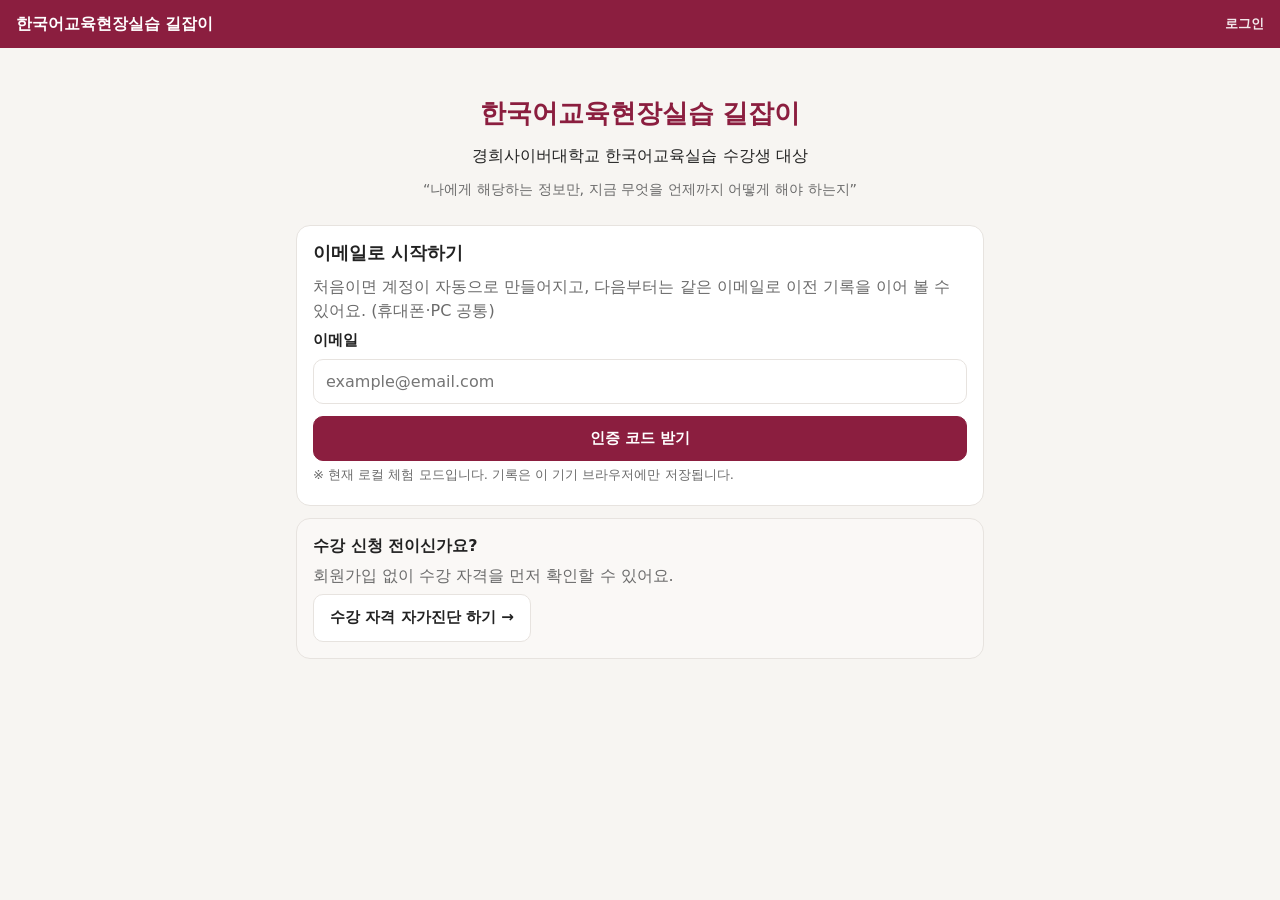
==== index.html @ ac222657 "한국어교육현장실습 길잡이 앱 기본 틀 Co-Authored-By: Claude Opus 5.5 <noreply@anthropic.com> Claude-Session: https:/" ====
<!DOCTYPE html>
<html lang="ko">
<head>
  <meta charset="UTF-8" />
  <meta name="viewport" content="width=device-width, initial-scale=1, viewport-fit=cover" />
  <meta name="theme-color" content="#8b1e3f" />
  <title>한국어교육현장실습 길잡이</title>
  <link rel="manifest" href="manifest.json" />
  <link rel="icon" href="icons/icon.svg" type="image/svg+xml" />
  <link rel="stylesheet" href="css/style.css" />
</head>
<body>
  <div id="app"></div>
  <noscript>이 앱을 사용하려면 자바스크립트를 켜 주세요.</noscript>
  <script type="module" src="js/app.js"></script>
</body>
</html>
---- css/style.css ----
:root {
  --brand: #8b1e3f;
  --brand-soft: #f6e9ed;
  --bg: #f7f5f2;
  --card: #fff;
  --text: #222;
  --muted: #6b6b6b;
  --line: #e7e3df;
  --ok: #1f8a5b;
  --ok-soft: #e6f4ec;
  --warn: #c77700;
  --warn-soft: #fff4e0;
  --danger: #d0342c;
  --danger-soft: #fdeceb;
  --radius: 14px;
}

* { box-sizing: border-box; }
html { -webkit-text-size-adjust: 100%; }
body {
  margin: 0;
  font-family: 'Pretendard', 'Apple SD Gothic Neo', 'Malgun Gothic', system-ui, sans-serif;
  background: var(--bg);
  color: var(--text);
  line-height: 1.55;
  word-break: keep-all;
}
a { color: inherit; text-decoration: none; }
h1, h2, h3 { margin: 0 0 .5em; line-height: 1.35; }
h1 { font-size: 1.4rem; }
h2 { font-size: 1.1rem; }
h3 { font-size: 1rem; }
h1 small, h2 small { font-size: .8rem; font-weight: 500; display: block; margin-top: .2em; color: var(--muted); }
p { margin: .3em 0; }
.muted { color: var(--muted); }
.tiny { font-size: .82rem; }
.hidden { display: none !important; }
.grow { flex: 1; min-width: 0; }
.row { display: flex; align-items: center; gap: 12px; }
.stack { display: flex; flex-direction: column; gap: 12px; }
.link { color: var(--brand); font-weight: 600; }
.loading { text-align: center; padding: 40vh 0; color: var(--muted); }

/* layout */
.topbar {
  position: sticky; top: 0; z-index: 10;
  display: flex; justify-content: space-between; align-items: center;
  padding: 12px 16px; background: var(--brand); color: #fff;
}
.topbar .brand { font-weight: 700; font-size: .98rem; }
.topbar .sem, .topbar .link { font-size: .8rem; color: #fff; opacity: .9; }
.strip {
  display: block; padding: 8px 16px; background: var(--danger-soft); color: var(--danger);
  font-size: .88rem; border-bottom: 1px solid #f5c6c3;
}
.container { max-width: 720px; margin: 0 auto; padding: 16px 16px 96px; }
.page-title { margin-top: .3em; }

.bottomnav {
  position: fixed; bottom: 0; left: 0; right: 0; z-index: 10;
  display: flex; background: #fff; border-top: 1px solid var(--line);
  padding-bottom: env(safe-area-inset-bottom);
}
.bottomnav a {
  flex: 1; display: flex; flex-direction: column; align-items: center;
  padding: 8px 0 6px; font-size: .72rem; color: var(--muted);
}
.bottomnav a span { font-size: 1.2rem; line-height: 1.3; }
.bottomnav a.active { color: var(--brand); font-weight: 700; }

/* cards */
.card {
  background: var(--card); border-radius: var(--radius); padding: 16px;
  margin: 12px 0; border: 1px solid var(--line);
}
.card.soft { background: #faf8f6; }
.card.alert { border-color: #f5c6c3; background: var(--danger-soft); }
.card.warn { border-color: #f3d9a8; background: var(--warn-soft); }
.card.success { border-color: #bfe3cf; background: var(--ok-soft); }
.card.next { border: 2px solid var(--brand); background: var(--brand-soft); }
.notice { background: var(--warn-soft); padding: 10px 12px; border-radius: 10px; }

.hero { text-align: center; padding: 24px 8px 8px; }
.hero h1 { color: var(--brand); }
.motto { font-size: .9rem; color: var(--muted); margin-top: 10px; }
.greeting { margin: 8px 0 4px; }

/* forms */
label { display: block; font-weight: 600; font-size: .95rem; }
input[type=email], input[type=text], input[type=number], input[type=date], input:not([type]), textarea {
  display: block; width: 100%; margin-top: 6px; padding: 12px; font-size: 1rem;
  border: 1px solid var(--line); border-radius: 10px; background: #fff; font-family: inherit;
}
input:focus, textarea:focus { outline: 2px solid var(--brand); border-color: transparent; }
.btn {
  display: inline-block; text-align: center; padding: 11px 16px; border-radius: 10px;
  border: 1px solid var(--line); background: #fff; font-size: .95rem; font-weight: 600;
  cursor: pointer; font-family: inherit; color: var(--text);
}
.btn.primary { background: var(--brand); color: #fff; border-color: var(--brand); }
.btn.ghost { border: none; background: transparent; color: var(--muted); }
.btn.big { width: 100%; padding: 14px; font-size: 1.05rem; }

.checks, .choices { display: flex; flex-direction: column; gap: 8px; }
.choices { flex-direction: row; flex-wrap: wrap; }
.check, .choice {
  display: flex; align-items: center; gap: 10px; font-weight: 500;
  padding: 10px 12px; border: 1px solid var(--line); border-radius: 10px; cursor: pointer;
}
.check span { flex: 1; }
.check small { color: var(--muted); }
.choice:has(input:checked), .check:has(input:checked) { border-color: var(--brand); background: var(--brand-soft); }
input[type=checkbox], input[type=radio] { width: 18px; height: 18px; accent-color: var(--brand); margin: 0; }

/* badges */
.badge {
  display: inline-block; min-width: 54px; text-align: center; padding: 3px 8px;
  border-radius: 999px; font-size: .78rem; font-weight: 700; white-space: nowrap;
}
.badge.big { font-size: 1.1rem; padding: 8px 14px; }
.badge-normal { background: #eef0f3; color: #4a5160; }
.badge-soon { background: var(--warn-soft); color: var(--warn); }
.badge-urgent { background: var(--danger); color: #fff; }
.badge-over { background: #3a3a3a; color: #fff; }
.badge-tbd { background: #f0eef7; color: #6b5ca5; }
.badge-done { background: var(--ok-soft); color: var(--ok); }
.legend { display: flex; flex-wrap: wrap; gap: 6px; margin: 8px 0; }

/* lists */
.task-list { list-style: none; margin: 0; padding: 0; }
.task-list li:not(.task) > a, .task { display: flex; align-items: center; gap: 10px; padding: 10px 0; border-bottom: 1px solid var(--line); }
.task-list li:last-child:not(.task) > a, .task:last-child { border-bottom: none; }
.task .title { display: block; font-weight: 600; }
.task .meta { display: block; font-size: .8rem; color: var(--muted); }
.task.is-done .title { text-decoration: line-through; color: var(--muted); }
.task .checkbox input { width: 22px; height: 22px; }
.tag { display: inline-block; font-size: .7rem; padding: 1px 6px; border-radius: 6px; background: #eef0f3; margin-right: 4px; }
.tag.type { background: var(--brand-soft); color: var(--brand); }
.bullets { margin: .3em 0; padding-left: 1.2em; }
.bullets li { margin: .25em 0; }

.timeline .week { position: relative; padding-left: 18px; border-left: 3px solid var(--line); margin-left: 6px; }
.timeline .week::before {
  content: ''; position: absolute; left: -9px; top: 4px; width: 15px; height: 15px;
  border-radius: 50%; background: var(--brand);
}
.week-title { font-size: .95rem; color: var(--brand); margin-bottom: 0; }
.timeline .task-list { background: #fff; border-radius: var(--radius); padding: 0 12px; margin: 6px 0 18px; border: 1px solid var(--line); }

.steps { list-style: none; padding: 0; margin: 0; }
.steps li a { display: flex; align-items: center; gap: 10px; padding: 8px 0; color: var(--muted); }
.steps .dot {
  width: 28px; height: 28px; border-radius: 50%; display: grid; place-items: center;
  background: #eee; font-size: .85rem; font-weight: 700;
}
.steps li.done a { color: var(--text); }
.steps li.done .dot { background: var(--ok); color: #fff; }
.steps li.current a { color: var(--brand); font-weight: 700; }
.steps li.current .dot { background: var(--brand); color: #fff; }

.checklist { list-style: none; padding: 0; margin: 0; }
.checklist li { display: flex; gap: 8px; align-items: center; padding: 8px 0; border-bottom: 1px solid var(--line); }

table.result { width: 100%; border-collapse: collapse; margin: 8px 0; font-size: .92rem; }
table.result th, table.result td { padding: 8px 6px; border-bottom: 1px solid rgba(0,0,0,.07); text-align: left; vertical-align: top; }
table.result th { font-weight: 600; width: 40%; }

.type-card { border: 1px solid var(--line); border-radius: 12px; padding: 14px; margin: 10px 0; background: #fff; }
.type-card.selected { border: 2px solid var(--ok); }
.type-card.disabled { opacity: .6; }
details summary { cursor: pointer; color: var(--muted); margin-top: 8px; }

.guide h2 { margin-top: 1.1em; font-size: 1rem; }
.guide h2:first-child { margin-top: 0; }

/* progress */
.ring {
  --p: 0; width: 84px; height: 84px; border-radius: 50%; flex-shrink: 0;
  background: conic-gradient(var(--brand) calc(var(--p) * 1%), #eee 0);
  display: grid; place-items: center;
}
.ring span {
  width: 66px; height: 66px; border-radius: 50%; background: #fff;
  display: flex; align-items: baseline; justify-content: center; padding-top: 20px;
  font-weight: 800; font-size: 1.2rem;
}
.ring small { font-size: .7rem; }
.bar { height: 10px; background: #eee; border-radius: 99px; overflow: hidden; margin-top: 8px; }
.bar span { display: block; height: 100%; background: var(--brand); }

.toast {
  position: fixed; left: 50%; bottom: 90px; transform: translate(-50%, 20px);
  background: #222; color: #fff; padding: 10px 16px; border-radius: 10px;
  opacity: 0; transition: .25s; z-index: 50; font-size: .9rem; max-width: 90vw;
}
.toast.show { opacity: 1; transform: translate(-50%, 0); }

@media (min-width: 768px) {
  .container { padding-top: 24px; }
  h1 { font-size: 1.6rem; }
}
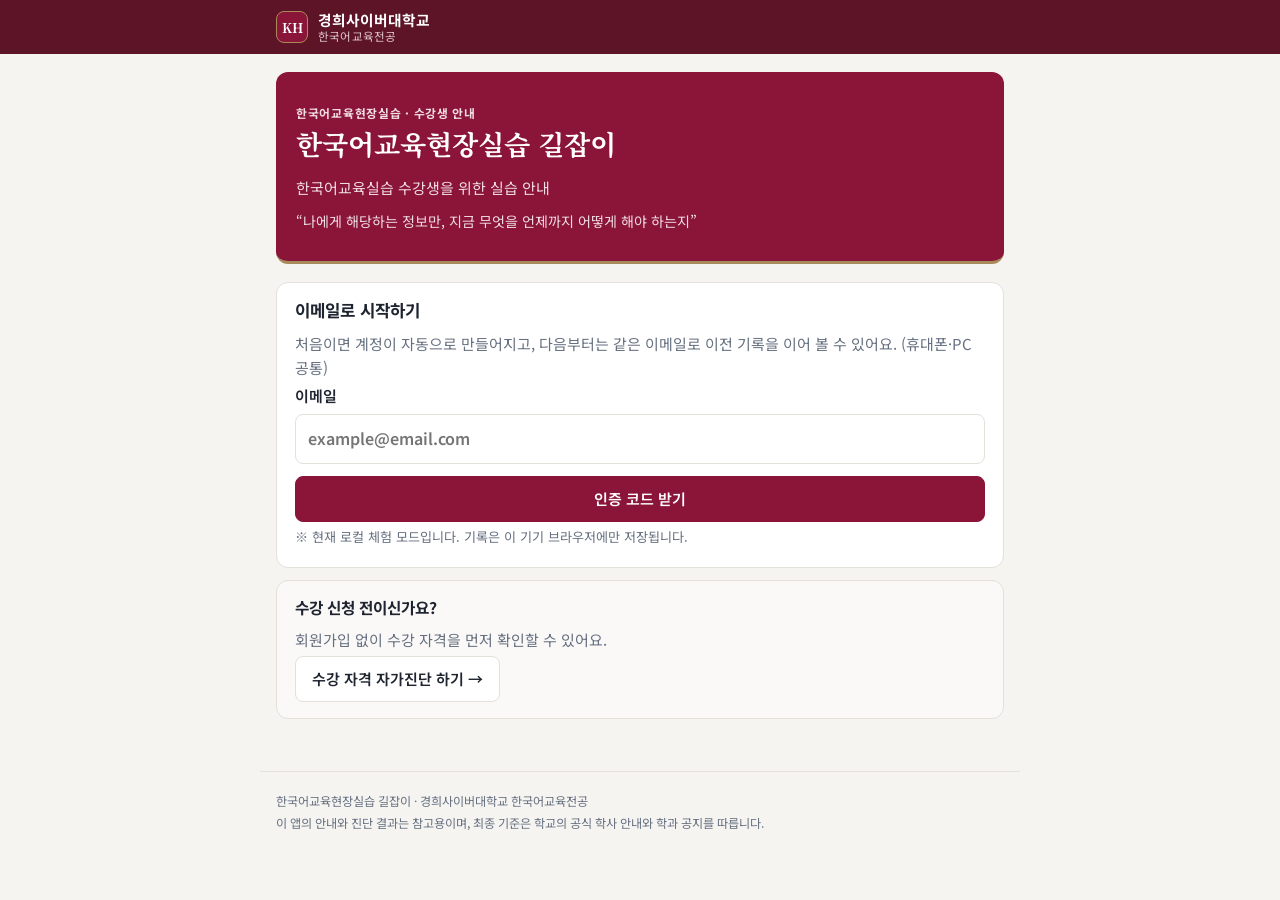
==== commit d6fd45b5: "디자인 정리: 학교 머리 띠, 선 아이콘 메뉴, 글꼴·색 체계 정비 - 경희사이버대학교·한국어교육전공 머리 띠 (로고 이미지 경로 설정 가능) - 휴대폰은 아래 메뉴, PC는 띠 " ====
--- a/index.html
+++ b/index.html
@@ -3,10 +3,13 @@
 <head>
   <meta charset="UTF-8" />
   <meta name="viewport" content="width=device-width, initial-scale=1, viewport-fit=cover" />
-  <meta name="theme-color" content="#8b1e3f" />
+  <meta name="theme-color" content="#5c1426" />
   <title>한국어교육현장실습 길잡이</title>
   <link rel="manifest" href="manifest.json" />
   <link rel="icon" href="icons/icon.svg" type="image/svg+xml" />
+  <link rel="preconnect" href="https://fonts.googleapis.com" />
+  <link rel="preconnect" href="https://fonts.gstatic.com" crossorigin />
+  <link rel="stylesheet" href="https://fonts.googleapis.com/css2?family=Noto+Sans+KR:wght@400;500;700&family=Noto+Serif+KR:wght@600;700&display=swap" />
   <link rel="stylesheet" href="css/style.css" />
 </head>
 <body>
--- a/css/style.css
+++ b/css/style.css
@@ -1,132 +1,204 @@
+/* =====================================================================
+   한국어교육현장실습 길잡이 — 디자인
+   색: 경희 계열의 진한 자주(brand) + 금색(gold) 포인트 + 남색 글자
+   ===================================================================== */
 :root {
-  --brand: #8b1e3f;
-  --brand-soft: #f6e9ed;
-  --bg: #f7f5f2;
-  --card: #fff;
-  --text: #222;
-  --muted: #6b6b6b;
-  --line: #e7e3df;
-  --ok: #1f8a5b;
-  --ok-soft: #e6f4ec;
-  --warn: #c77700;
-  --warn-soft: #fff4e0;
-  --danger: #d0342c;
-  --danger-soft: #fdeceb;
-  --radius: 14px;
+  --brand: #8a1538;
+  --brand-dark: #5c1426;
+  --brand-soft: #f6eaee;
+  --gold: #a98a5b;
+  --gold-soft: #f5efe5;
+  --bg: #f5f4f1;
+  --surface: #ffffff;
+  --line: #e4e0da;
+  --text: #1e2430;
+  --muted: #667080;
+  --ok: #2f7a4f;
+  --ok-soft: #e3f1e8;
+  --warn: #8f6513;
+  --warn-soft: #f6eedd;
+  --danger: #b3261e;
+  --danger-soft: #fbe9e7;
+  --tbd: #5b5f9e;
+  --tbd-soft: #ecedf7;
+  --radius: 12px;
+  --display: 'Noto Serif KR', 'Nanum Myeongjo', serif;
+  --body: 'Noto Sans KR', 'Apple SD Gothic Neo', 'Malgun Gothic', system-ui, sans-serif;
 }
 
 * { box-sizing: border-box; }
 html { -webkit-text-size-adjust: 100%; }
 body {
   margin: 0;
-  font-family: 'Pretendard', 'Apple SD Gothic Neo', 'Malgun Gothic', system-ui, sans-serif;
+  font-family: var(--body);
+  font-size: 15px;
   background: var(--bg);
   color: var(--text);
-  line-height: 1.55;
+  line-height: 1.6;
   word-break: keep-all;
+  overflow-wrap: break-word;
 }
 a { color: inherit; text-decoration: none; }
-h1, h2, h3 { margin: 0 0 .5em; line-height: 1.35; }
-h1 { font-size: 1.4rem; }
-h2 { font-size: 1.1rem; }
-h3 { font-size: 1rem; }
-h1 small, h2 small { font-size: .8rem; font-weight: 500; display: block; margin-top: .2em; color: var(--muted); }
+h1, h2, h3 { margin: 0 0 .5em; line-height: 1.35; text-wrap: balance; }
+h1 { font-family: var(--display); font-size: 1.55rem; font-weight: 700; }
+h2 { font-size: 1.05rem; font-weight: 700; }
+h3 { font-size: .98rem; font-weight: 700; }
+h1 small, h2 small { display: block; margin-top: .25em; font-family: var(--body); font-size: .82rem; font-weight: 400; color: var(--muted); }
 p { margin: .3em 0; }
 .muted { color: var(--muted); }
 .tiny { font-size: .82rem; }
 .hidden { display: none !important; }
 .grow { flex: 1; min-width: 0; }
-.row { display: flex; align-items: center; gap: 12px; }
+.row { display: flex; align-items: center; gap: 14px; }
 .stack { display: flex; flex-direction: column; gap: 12px; }
 .link { color: var(--brand); font-weight: 600; }
 .loading { text-align: center; padding: 40vh 0; color: var(--muted); }
-
-/* layout */
-.topbar {
-  position: sticky; top: 0; z-index: 10;
-  display: flex; justify-content: space-between; align-items: center;
-  padding: 12px 16px; background: var(--brand); color: #fff;
-}
-.topbar .brand { font-weight: 700; font-size: .98rem; }
-.topbar .sem, .topbar .link { font-size: .8rem; color: #fff; opacity: .9; }
+:focus-visible { outline: 2px solid var(--brand); outline-offset: 2px; }
+
+/* ---------- 머리 띠 (학교) ---------- */
+.band { background: var(--brand-dark); color: #fff; padding: 0 16px; }
+.band-in {
+  max-width: 728px; margin: 0 auto; padding: 10px 0;
+  display: flex; align-items: center; justify-content: space-between; gap: 12px;
+}
+.brand { display: flex; align-items: center; gap: 10px; font-weight: 700; font-size: .92rem; line-height: 1.3; }
+.brand small { display: block; font-weight: 400; font-size: .72rem; color: #e3c9cf; letter-spacing: .02em; }
+.brand .mark {
+  width: 32px; height: 32px; flex: none; border-radius: 8px;
+  display: grid; place-items: center;
+  background: var(--brand); border: 1px solid var(--gold);
+  font-family: var(--display); font-size: .82rem; color: #fff;
+}
+.brand .logo { height: 32px; width: auto; display: block; }
+.sem, .band-link {
+  font-size: .78rem; color: #fff; white-space: nowrap;
+  border: 1px solid rgba(255, 255, 255, .35); border-radius: 999px; padding: 2px 10px;
+}
+
+/* ---------- 메뉴: 휴대폰은 아래 고정, 넓은 화면은 띠 아래 탭 ---------- */
+.mainnav {
+  position: fixed; bottom: 0; left: 0; right: 0; z-index: 20;
+  background: var(--surface); border-top: 1px solid var(--line);
+  padding-bottom: env(safe-area-inset-bottom);
+}
+.mainnav-in { display: flex; max-width: 728px; margin: 0 auto; }
+.mainnav a {
+  flex: 1; display: flex; flex-direction: column; align-items: center; gap: 2px;
+  padding: 8px 0 6px; font-size: .7rem; color: var(--muted);
+}
+.mainnav a.active { color: var(--brand); font-weight: 700; }
+@media (min-width: 820px) {
+  .mainnav { position: sticky; top: 0; bottom: auto; border-top: 0; border-bottom: 1px solid var(--line); padding: 0 16px; }
+  .mainnav-in { gap: 4px; }
+  .mainnav a {
+    flex: none; flex-direction: row; gap: 6px; padding: 12px 12px 10px; font-size: .9rem;
+    border-bottom: 2px solid transparent; margin-bottom: -1px;
+  }
+  .mainnav a svg { width: 18px; height: 18px; }
+  .mainnav a.active { border-color: var(--brand); }
+}
+
 .strip {
-  display: block; padding: 8px 16px; background: var(--danger-soft); color: var(--danger);
-  font-size: .88rem; border-bottom: 1px solid #f5c6c3;
-}
-.container { max-width: 720px; margin: 0 auto; padding: 16px 16px 96px; }
-.page-title { margin-top: .3em; }
-
-.bottomnav {
-  position: fixed; bottom: 0; left: 0; right: 0; z-index: 10;
-  display: flex; background: #fff; border-top: 1px solid var(--line);
-  padding-bottom: env(safe-area-inset-bottom);
-}
-.bottomnav a {
-  flex: 1; display: flex; flex-direction: column; align-items: center;
-  padding: 8px 0 6px; font-size: .72rem; color: var(--muted);
-}
-.bottomnav a span { font-size: 1.2rem; line-height: 1.3; }
-.bottomnav a.active { color: var(--brand); font-weight: 700; }
-
-/* cards */
+  display: flex; align-items: center; gap: 8px; max-width: 728px; margin: 12px auto 0;
+  padding: 10px 14px; background: var(--danger-soft); border-radius: 10px; font-size: .88rem;
+}
+@media (max-width: 791px) { .strip { margin: 12px 16px 0; } }
+
+.container { max-width: 760px; margin: 0 auto; padding: 18px 16px 24px; }
+main.container { padding-bottom: 32px; min-height: 60vh; }
+.foot { padding-bottom: 110px; font-size: .76rem; color: var(--muted); border-top: 1px solid var(--line); margin-top: 8px; }
+@media (min-width: 820px) { .foot { padding-bottom: 32px; } }
+.foot p { margin: 2px 0; }
+
+/* ---------- 제목 ---------- */
+.page-title { margin-top: .2em; }
+.hero {
+  background: var(--brand); color: #fff; border-bottom: 3px solid var(--gold);
+  margin: -18px -16px 18px; padding: 28px 20px 24px; text-align: left;
+}
+.hero h1 { color: #fff; font-size: 1.7rem; }
+.hero p { color: #f1dde2; }
+.hero .motto { font-size: .88rem; color: #f1dde2; margin-top: 10px; }
+@media (min-width: 792px) { .hero { margin: 0 0 18px; border-radius: var(--radius); } }
+.greeting { margin: 4px 0 6px; }
+.greeting h1 { font-size: 1.4rem; }
+.label { font-size: .74rem; font-weight: 700; letter-spacing: .06em; color: var(--muted); }
+
+/* ---------- 카드 ---------- */
 .card {
-  background: var(--card); border-radius: var(--radius); padding: 16px;
-  margin: 12px 0; border: 1px solid var(--line);
-}
-.card.soft { background: #faf8f6; }
-.card.alert { border-color: #f5c6c3; background: var(--danger-soft); }
-.card.warn { border-color: #f3d9a8; background: var(--warn-soft); }
-.card.success { border-color: #bfe3cf; background: var(--ok-soft); }
-.card.next { border: 2px solid var(--brand); background: var(--brand-soft); }
-.notice { background: var(--warn-soft); padding: 10px 12px; border-radius: 10px; }
-
-.hero { text-align: center; padding: 24px 8px 8px; }
-.hero h1 { color: var(--brand); }
-.motto { font-size: .9rem; color: var(--muted); margin-top: 10px; }
-.greeting { margin: 8px 0 4px; }
-
-/* forms */
-label { display: block; font-weight: 600; font-size: .95rem; }
+  background: var(--surface); border: 1px solid var(--line); border-radius: var(--radius);
+  padding: 16px 18px; margin: 12px 0;
+}
+.card > h2:first-child, .card > h3:first-child { margin-bottom: .6em; }
+.card.soft { background: #faf9f7; }
+.card.alert { border-color: #f0c9c4; background: var(--danger-soft); }
+.card.warn { border-color: #ead9b5; background: var(--warn-soft); }
+.card.success { border-color: #bfe0cc; background: var(--ok-soft); }
+.card.next { border: 1px solid var(--line); border-left: 4px solid var(--brand); }
+.card.next h2 { font-size: 1.12rem; margin-bottom: .7em; }
+.notice {
+  background: var(--gold-soft); border-left: 3px solid var(--gold);
+  padding: 10px 14px; border-radius: 8px; color: var(--text);
+}
+details.card > summary { cursor: pointer; list-style: none; }
+details.card > summary::-webkit-details-marker { display: none; }
+details.card > summary::after { content: '+'; float: right; color: var(--muted); }
+details.card[open] > summary::after { content: '−'; }
+
+/* ---------- 입력 ---------- */
+label { display: block; font-weight: 600; font-size: .94rem; }
 input[type=email], input[type=text], input[type=number], input[type=date], input:not([type]), textarea {
-  display: block; width: 100%; margin-top: 6px; padding: 12px; font-size: 1rem;
-  border: 1px solid var(--line); border-radius: 10px; background: #fff; font-family: inherit;
+  display: block; width: 100%; margin-top: 6px; padding: 11px 12px; font: inherit; font-size: 1rem;
+  border: 1px solid var(--line); border-radius: 8px; background: #fff; color: var(--text);
 }
 input:focus, textarea:focus { outline: 2px solid var(--brand); border-color: transparent; }
 .btn {
-  display: inline-block; text-align: center; padding: 11px 16px; border-radius: 10px;
-  border: 1px solid var(--line); background: #fff; font-size: .95rem; font-weight: 600;
-  cursor: pointer; font-family: inherit; color: var(--text);
+  display: inline-block; text-align: center; padding: 10px 16px; border-radius: 8px;
+  border: 1px solid var(--line); background: #fff; font: inherit; font-size: .94rem; font-weight: 600;
+  cursor: pointer; color: var(--text);
 }
 .btn.primary { background: var(--brand); color: #fff; border-color: var(--brand); }
+.btn.primary:hover { background: var(--brand-dark); }
 .btn.ghost { border: none; background: transparent; color: var(--muted); }
-.btn.big { width: 100%; padding: 14px; font-size: 1.05rem; }
+.btn.big { width: 100%; padding: 14px; font-size: 1.02rem; }
+.btn.small { padding: 5px 14px; font-size: .84rem; color: var(--brand); border-color: var(--brand); }
 
 .checks, .choices { display: flex; flex-direction: column; gap: 8px; }
 .choices { flex-direction: row; flex-wrap: wrap; }
+.choices.col { flex-direction: column; }
 .check, .choice {
   display: flex; align-items: center; gap: 10px; font-weight: 500;
-  padding: 10px 12px; border: 1px solid var(--line); border-radius: 10px; cursor: pointer;
+  padding: 10px 12px; border: 1px solid var(--line); border-radius: 8px; cursor: pointer; background: #fff;
 }
 .check span { flex: 1; }
-.check small { color: var(--muted); }
+.check small { color: var(--muted); font-size: .8rem; }
 .choice:has(input:checked), .check:has(input:checked) { border-color: var(--brand); background: var(--brand-soft); }
-input[type=checkbox], input[type=radio] { width: 18px; height: 18px; accent-color: var(--brand); margin: 0; }
-
-/* badges */
+.choice .note { display: block; font-size: .78rem; color: var(--muted); font-weight: 400; }
+input[type=checkbox], input[type=radio] { width: 18px; height: 18px; accent-color: var(--brand); margin: 0; flex: none; }
+.group-title { font-size: .76rem; font-weight: 700; letter-spacing: .04em; color: var(--brand); margin: 14px 0 6px; }
+.extra { margin-top: 10px; font-weight: 500; color: var(--muted); }
+.sub { margin-top: 4px; font-size: .85rem; }
+
+/* ---------- 배지 ---------- */
 .badge {
-  display: inline-block; min-width: 54px; text-align: center; padding: 3px 8px;
-  border-radius: 999px; font-size: .78rem; font-weight: 700; white-space: nowrap;
-}
-.badge.big { font-size: 1.1rem; padding: 8px 14px; }
+  display: inline-block; min-width: 52px; text-align: center; padding: 2px 8px;
+  border-radius: 999px; font-size: .76rem; font-weight: 700; white-space: nowrap;
+  font-variant-numeric: tabular-nums;
+}
+.badge.big { font-size: 1.05rem; padding: 7px 14px; }
 .badge-normal { background: #eef0f3; color: #4a5160; }
 .badge-soon { background: var(--warn-soft); color: var(--warn); }
 .badge-urgent { background: var(--danger); color: #fff; }
 .badge-over { background: #3a3a3a; color: #fff; }
-.badge-tbd { background: #f0eef7; color: #6b5ca5; }
+.badge-tbd { background: var(--tbd-soft); color: var(--tbd); }
 .badge-done { background: var(--ok-soft); color: var(--ok); }
-.legend { display: flex; flex-wrap: wrap; gap: 6px; margin: 8px 0; }
-
-/* lists */
+.legend { display: flex; flex-wrap: wrap; gap: 6px; margin: 10px 0; }
+.tag {
+  display: inline-block; font-size: .72rem; padding: 0 6px; border-radius: 4px;
+  border: 1px solid var(--line); color: var(--muted); margin-right: 4px; white-space: nowrap;
+}
+
+/* ---------- 목록 ---------- */
 .task-list { list-style: none; margin: 0; padding: 0; }
 .task-list li:not(.task) > a, .task { display: flex; align-items: center; gap: 10px; padding: 10px 0; border-bottom: 1px solid var(--line); }
 .task-list li:last-child:not(.task) > a, .task:last-child { border-bottom: none; }
@@ -134,24 +206,29 @@
 .task .meta { display: block; font-size: .8rem; color: var(--muted); }
 .task.is-done .title { text-decoration: line-through; color: var(--muted); }
 .task .checkbox input { width: 22px; height: 22px; }
-.tag { display: inline-block; font-size: .7rem; padding: 1px 6px; border-radius: 6px; background: #eef0f3; margin-right: 4px; }
-.tag.type { background: var(--brand-soft); color: var(--brand); }
 .bullets { margin: .3em 0; padding-left: 1.2em; }
-.bullets li { margin: .25em 0; }
-
-.timeline .week { position: relative; padding-left: 18px; border-left: 3px solid var(--line); margin-left: 6px; }
-.timeline .week::before {
-  content: ''; position: absolute; left: -9px; top: 4px; width: 15px; height: 15px;
-  border-radius: 50%; background: var(--brand);
-}
-.week-title { font-size: .95rem; color: var(--brand); margin-bottom: 0; }
-.timeline .task-list { background: #fff; border-radius: var(--radius); padding: 0 12px; margin: 6px 0 18px; border: 1px solid var(--line); }
-
+.bullets li { margin: .3em 0; }
+.inst { margin: 6px 0; padding-left: 1.2em; }
+
+/* 타임라인 (번호 단계) */
+.steps-timeline { list-style: none; margin: 8px 0 0; padding: 0; }
+.steps-timeline > li { position: relative; padding-left: 40px; padding-bottom: 10px; }
+.steps-timeline > li::before { content: ''; position: absolute; left: 13px; top: 30px; bottom: -4px; width: 2px; background: var(--line); }
+.steps-timeline > li:last-child::before { display: none; }
+.steps-timeline .num {
+  position: absolute; left: 0; top: 14px; width: 28px; height: 28px; border-radius: 50%;
+  background: #fff; border: 2px solid var(--brand); color: var(--brand);
+  display: grid; place-items: center; font-size: .8rem; font-weight: 700;
+}
+.steps-timeline li.done .num { background: var(--ok); border-color: var(--ok); color: #fff; }
+.steps-timeline .task-list { background: #fff; border: 1px solid var(--line); border-radius: var(--radius); padding: 0 14px; }
+
+/* 홈 진행 단계 */
 .steps { list-style: none; padding: 0; margin: 0; }
 .steps li a { display: flex; align-items: center; gap: 10px; padding: 8px 0; color: var(--muted); }
 .steps .dot {
-  width: 28px; height: 28px; border-radius: 50%; display: grid; place-items: center;
-  background: #eee; font-size: .85rem; font-weight: 700;
+  width: 28px; height: 28px; border-radius: 50%; display: grid; place-items: center; flex: none;
+  background: #efedea; font-size: .82rem; font-weight: 700;
 }
 .steps li.done a { color: var(--text); }
 .steps li.done .dot { background: var(--ok); color: #fff; }
@@ -162,40 +239,41 @@
 .checklist li { display: flex; gap: 8px; align-items: center; padding: 8px 0; border-bottom: 1px solid var(--line); }
 
 table.result { width: 100%; border-collapse: collapse; margin: 8px 0; font-size: .92rem; }
-table.result th, table.result td { padding: 8px 6px; border-bottom: 1px solid rgba(0,0,0,.07); text-align: left; vertical-align: top; }
-table.result th { font-weight: 600; width: 40%; }
-
-.type-card { border: 1px solid var(--line); border-radius: 12px; padding: 14px; margin: 10px 0; background: #fff; }
+table.result th, table.result td { padding: 8px 6px; border-bottom: 1px solid rgba(0, 0, 0, .07); text-align: left; vertical-align: top; }
+table.result th { font-weight: 600; width: 38%; }
+
+.type-card { border: 1px solid var(--line); border-radius: 10px; padding: 14px 16px; margin: 10px 0; background: #fff; }
 .type-card.selected { border: 2px solid var(--ok); }
 .type-card.disabled { opacity: .6; }
 details summary { cursor: pointer; color: var(--muted); margin-top: 8px; }
 
-.guide h2 { margin-top: 1.1em; font-size: 1rem; }
+.guide h2 { margin-top: 1.3em; font-size: .98rem; padding-bottom: 4px; border-bottom: 1px solid var(--line); }
 .guide h2:first-child { margin-top: 0; }
-
-/* progress */
+.glossary dt { font-weight: 700; margin-top: 12px; color: var(--brand); }
+.glossary dd { margin: 2px 0 0; font-size: .92rem; }
+.templates { list-style: none; padding: 0; margin: 6px 0; }
+.templates li { display: flex; justify-content: space-between; align-items: center; padding: 8px 0; border-bottom: 1px solid var(--line); }
+
+/* ---------- 진행률 ---------- */
 .ring {
   --p: 0; width: 84px; height: 84px; border-radius: 50%; flex-shrink: 0;
-  background: conic-gradient(var(--brand) calc(var(--p) * 1%), #eee 0);
+  background: conic-gradient(var(--brand) calc(var(--p) * 1%), #ece9e4 0);
   display: grid; place-items: center;
 }
 .ring span {
   width: 66px; height: 66px; border-radius: 50%; background: #fff;
   display: flex; align-items: baseline; justify-content: center; padding-top: 20px;
-  font-weight: 800; font-size: 1.2rem;
+  font-weight: 700; font-size: 1.2rem; font-variant-numeric: tabular-nums;
 }
 .ring small { font-size: .7rem; }
-.bar { height: 10px; background: #eee; border-radius: 99px; overflow: hidden; margin-top: 8px; }
+.bar { height: 8px; background: #ece9e4; border-radius: 99px; overflow: hidden; margin-top: 8px; }
 .bar span { display: block; height: 100%; background: var(--brand); }
 
 .toast {
-  position: fixed; left: 50%; bottom: 90px; transform: translate(-50%, 20px);
-  background: #222; color: #fff; padding: 10px 16px; border-radius: 10px;
+  position: fixed; left: 50%; bottom: 96px; transform: translate(-50%, 20px);
+  background: var(--text); color: #fff; padding: 10px 16px; border-radius: 8px;
   opacity: 0; transition: .25s; z-index: 50; font-size: .9rem; max-width: 90vw;
 }
 .toast.show { opacity: 1; transform: translate(-50%, 0); }
-
-@media (min-width: 768px) {
-  .container { padding-top: 24px; }
-  h1 { font-size: 1.6rem; }
-}
+@media (min-width: 820px) { .toast { bottom: 32px; } }
+@media (prefers-reduced-motion: reduce) { * { transition: none !important; } }
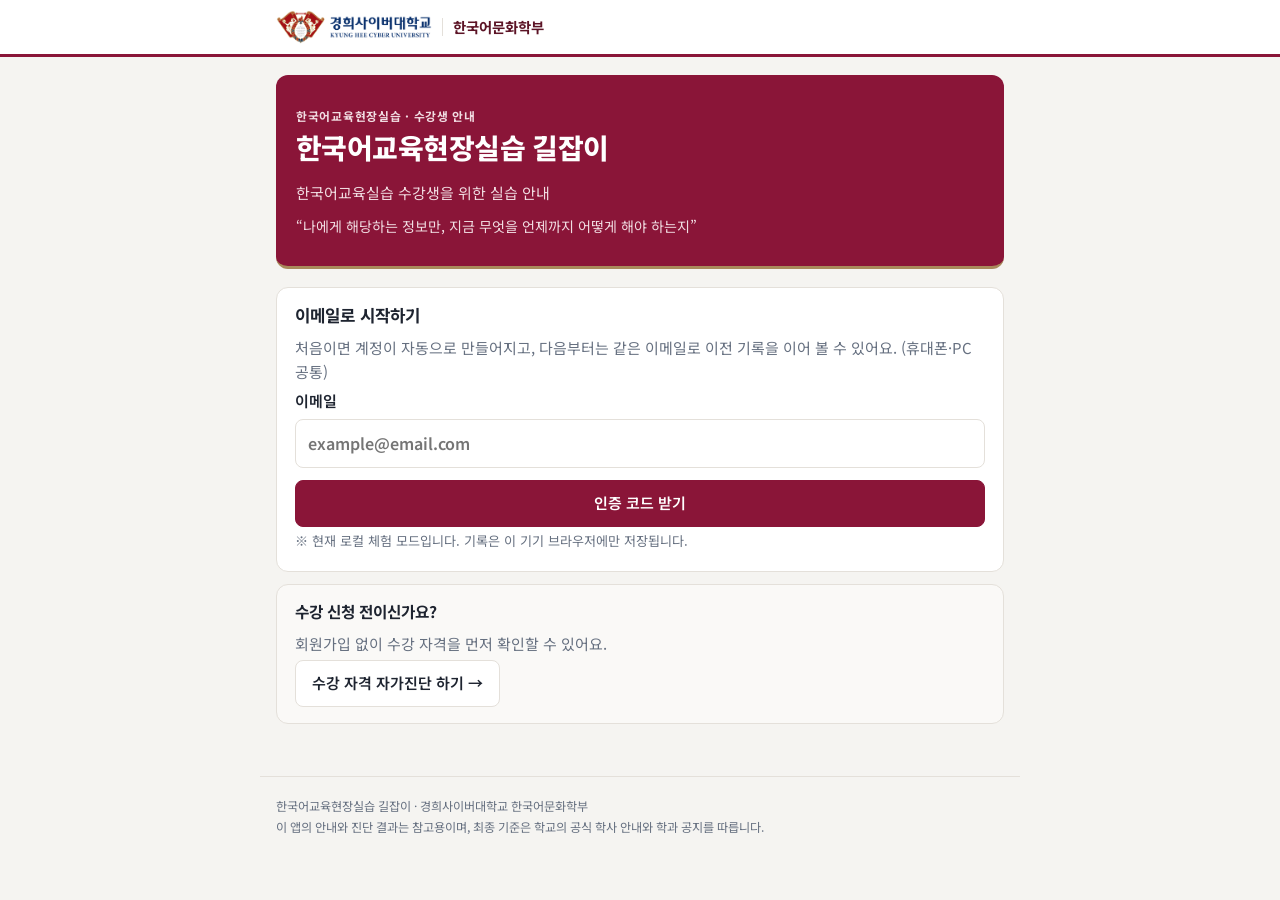
==== commit d86e73cb: "학교 로고 적용, 한국어문화학부로 표기 변경, 제목 글꼴을 고딕으로 - 경희사이버대학교 공식 로고(원색 그대로)와 흰색 머리 띠 - 학과 표기: 한국어문화학부 - 명조 제목 대신 " ====
--- a/index.html
+++ b/index.html
@@ -3,13 +3,13 @@
 <head>
   <meta charset="UTF-8" />
   <meta name="viewport" content="width=device-width, initial-scale=1, viewport-fit=cover" />
-  <meta name="theme-color" content="#5c1426" />
+  <meta name="theme-color" content="#ffffff" />
   <title>한국어교육현장실습 길잡이</title>
   <link rel="manifest" href="manifest.json" />
   <link rel="icon" href="icons/icon.svg" type="image/svg+xml" />
   <link rel="preconnect" href="https://fonts.googleapis.com" />
   <link rel="preconnect" href="https://fonts.gstatic.com" crossorigin />
-  <link rel="stylesheet" href="https://fonts.googleapis.com/css2?family=Noto+Sans+KR:wght@400;500;700&family=Noto+Serif+KR:wght@600;700&display=swap" />
+  <link rel="stylesheet" href="https://fonts.googleapis.com/css2?family=Noto+Sans+KR:wght@400;500;700;800&display=swap" />
   <link rel="stylesheet" href="css/style.css" />
 </head>
 <body>
--- a/css/style.css
+++ b/css/style.css
@@ -22,7 +22,6 @@
   --tbd: #5b5f9e;
   --tbd-soft: #ecedf7;
   --radius: 12px;
-  --display: 'Noto Serif KR', 'Nanum Myeongjo', serif;
   --body: 'Noto Sans KR', 'Apple SD Gothic Neo', 'Malgun Gothic', system-ui, sans-serif;
 }
 
@@ -40,10 +39,10 @@
 }
 a { color: inherit; text-decoration: none; }
 h1, h2, h3 { margin: 0 0 .5em; line-height: 1.35; text-wrap: balance; }
-h1 { font-family: var(--display); font-size: 1.55rem; font-weight: 700; }
+h1 { font-size: 1.5rem; font-weight: 800; letter-spacing: -0.02em; }
 h2 { font-size: 1.05rem; font-weight: 700; }
 h3 { font-size: .98rem; font-weight: 700; }
-h1 small, h2 small { display: block; margin-top: .25em; font-family: var(--body); font-size: .82rem; font-weight: 400; color: var(--muted); }
+h1 small, h2 small { display: block; margin-top: .25em; letter-spacing: 0; font-size: .82rem; font-weight: 400; color: var(--muted); }
 p { margin: .3em 0; }
 .muted { color: var(--muted); }
 .tiny { font-size: .82rem; }
@@ -56,23 +55,25 @@
 :focus-visible { outline: 2px solid var(--brand); outline-offset: 2px; }
 
 /* ---------- 머리 띠 (학교) ---------- */
-.band { background: var(--brand-dark); color: #fff; padding: 0 16px; }
+.band { background: #fff; color: var(--text); padding: 0 16px; border-bottom: 3px solid var(--brand); }
 .band-in {
   max-width: 728px; margin: 0 auto; padding: 10px 0;
   display: flex; align-items: center; justify-content: space-between; gap: 12px;
 }
 .brand { display: flex; align-items: center; gap: 10px; font-weight: 700; font-size: .92rem; line-height: 1.3; }
-.brand small { display: block; font-weight: 400; font-size: .72rem; color: #e3c9cf; letter-spacing: .02em; }
+.brand small { display: block; font-weight: 400; font-size: .72rem; color: var(--muted); letter-spacing: .02em; }
+.brand .dept { padding-left: 10px; border-left: 1px solid var(--line); font-size: .9rem; font-weight: 700; color: var(--brand-dark); white-space: nowrap; }
 .brand .mark {
   width: 32px; height: 32px; flex: none; border-radius: 8px;
   display: grid; place-items: center;
   background: var(--brand); border: 1px solid var(--gold);
-  font-family: var(--display); font-size: .82rem; color: #fff;
-}
-.brand .logo { height: 32px; width: auto; display: block; }
+  font-size: .82rem; font-weight: 800; color: #fff;
+}
+.brand .logo { height: 34px; width: auto; display: block; }
+@media (max-width: 380px) { .brand .logo { height: 28px; } .brand .dept { font-size: .82rem; } }
 .sem, .band-link {
-  font-size: .78rem; color: #fff; white-space: nowrap;
-  border: 1px solid rgba(255, 255, 255, .35); border-radius: 999px; padding: 2px 10px;
+  font-size: .78rem; color: var(--brand); white-space: nowrap;
+  border: 1px solid var(--brand); border-radius: 999px; padding: 2px 10px;
 }
 
 /* ---------- 메뉴: 휴대폰은 아래 고정, 넓은 화면은 띠 아래 탭 ---------- */
@@ -116,7 +117,7 @@
   background: var(--brand); color: #fff; border-bottom: 3px solid var(--gold);
   margin: -18px -16px 18px; padding: 28px 20px 24px; text-align: left;
 }
-.hero h1 { color: #fff; font-size: 1.7rem; }
+.hero h1 { color: #fff; font-size: 1.75rem; }
 .hero p { color: #f1dde2; }
 .hero .motto { font-size: .88rem; color: #f1dde2; margin-top: 10px; }
 @media (min-width: 792px) { .hero { margin: 0 0 18px; border-radius: var(--radius); } }
